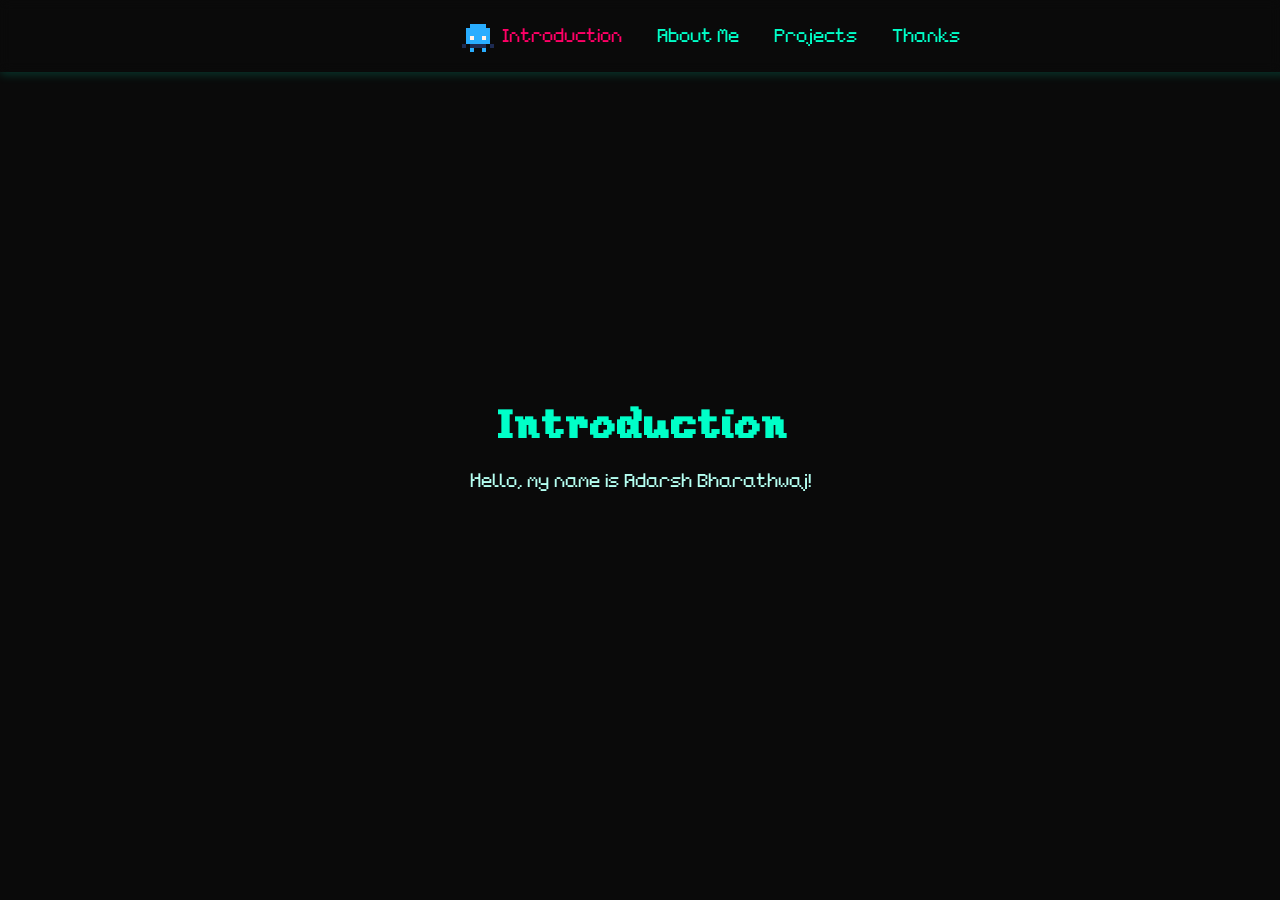
==== index.html @ 28605039 "Hopefully this works??" ====
<!DOCTYPE html>
<html lang="en">
<head>
  <meta charset="UTF-8">
  <meta name="viewport" content="width=device-width, initial-scale=1.0">
  <title>Adarsh Bharathwaj</title>
  <link rel="stylesheet" href="css/style.css">
</head>

<body>
  <header class="navbar">
    <div class = "nav-character"></div>
    <nav>
      <ul>
        <li><a href=#intro> Introduction</a></li>
        <li><a href=#about> About Me</a></li>
        <li><a href=#projects> Projects</a></li>
        <li><a href=#thanks> Thanks</a></li>
      </ul>
    </nav>
  </header>

  <main>
    <section id="intro" class="snap-section">
      <div class="section-content">
        <h1 class="section-title pixel-text">Introduction</h1>
        <p class="section-text cyber-text"> Hello, my name is Adarsh Bharathwaj!</p>
      </div>
    </section>
    <div class="transition-pause" aria-hidden="true"></div>
    <section id="about" class="snap-section">
      <div class="section-content">
        <h1 class="section-title pixel-text">About Me</h1>
        <p class="section-text cyber-text">
          I'm currently a Computer Science and Math major trying to learn more about Algorithm Theory and Machine Learning!
        </p>
        <p class="section-text cyber-text">
          As you will see, I'm also a huge Game Development and Math nerd and like to incorporate projects around those as well!
        </p>
      </div>
    </section>
    <div class="transition-pause" aria-hidden="true"></div>
    <section id="projects" class="snap-section">
      <div class="section-content">
        <h1 class="section-title pixel-text">Projects</h1>
        <p class="section-text cyber-text"> Will add soon!</p>
      </div>
    </section>
    <div class="transition-pause" aria-hidden="true"></div>
    <section id="thanks" class="snap-section">
      <div class="section-content">
        <h1 class="section-title pixel-text"> Thanks!</h1>
        <p class="section-text cyber-text"> Thanks for getting to learn a bit more about me!</p>
        <p class="section-text cyber-text"> I would also like to thank IbraCreative, CodeMan38, and Kenney for the assets!</p>
      </div>
    </section>
  </main>

  <div class="transition-overlay" aria-hidden="true">
    <svg viewBox="0 0 100 60" preserveAspectRatio="xMidYMid meet">
      <path class="transition-path" d="" />
    </svg>
  </div>

  <script src="js/main.js"></script>
</body>
</html>
---- css/style.css ----
@font-face {
    font-family: 'Cyber';
    src: url('../assets/fonts/LowresPixel-Regular.otf') format('opentype');
    font-weight: normal;
    font-style: normal;
    font-display: swap;
}
@font-face {
    font-family: 'Pixel';
    src: url('../assets/fonts/yoster.ttf') format('truetype');
    font-weight: normal;
    font-style: normal;
    font-display: swap;
}

.cyber-text {
    font-family: 'Cyber', sans-serif;
    line-height: 1.2;
    -webkit-font-smoothing: none;
    image-rendering: pixelated;
}

.pixel-text {
    font-family: 'Pixel', sans-serif;
    line-height: 1.1;
    -webkit-font-smoothing: none;
    image-rendering: pixelated;
}

h1 {
    font-size: clamp(1.8rem, 2vw + 1rem, 3rem);
    margin: 0.5em 0;
}

body {
    font-size: clamp(0.9rem, 2vw + 0.5rem, 1.2rem);
}

html, body {
    height: 100%;
    margin: 0;
    padding: 0;
    overflow: hidden;
    scroll-behavior: smooth;
    font-family: 'Cyber', sans-serif;
    background-color: #0a0a0a;
    color: #00ffc8;
}

body {
    overflow: hidden;
}

main::-webkit-scrollbar {
    display: none;
}

main {
    height: var(--vh);
    overflow-y: auto;
    scroll-snap-type: y mandatory;
    -webkit-overflow-scrolling: touch;
    scrollbar-width: none;
    -ms-overflow-style: none;
}

.snap-section {
    scroll-snap-align: start;
    scroll-snap-stop: always;
    height: var(--vh);
    display: flex;
    flex-direction: column;;
    align-items: center;
    justify-content: center;
    padding-top: 0 clamp(20px, 4vw, 60px);
    text-align: center;
}

.transition-pause {
    scroll-snap-align: start;
    scroll-snap-stop: always;
    height: var(--vh);
}

.section-title {
    font-size: 2.5rem;
    margin-bottom: 1rem;
    color:#00ffc8;
}

.section-text {
    max-width: 800px;
    font-size: 1.2rem;
    line-height: 1.6;
    color: #b5fff1;
}

.navbar {
    position: fixed;
    top: 0;
    left: 0;
    width: 100%;
    height: clamp(60px, 8vh, 80px);
    background: rgba(10, 10, 10, 0.9);
    display: flex;
    justify-content: center;
    align-items: center;
    gap: clamp(15px, 2vw, 25px);
    z-index: 1000;
    box-shadow: 0 2px 10px rgba(0, 255, 200, 0.2);
    backdrop-filter: blur(6px);
    padding: 0 clamp(20px, 4vw, 50px);
}

.navbar ul {
    list-style: none;
    display: flex;
    gap: clamp(20px, 3vw, 35px);
    margin: 0;
    padding: 0;
}

.navbar a {
    color: #00ffc8;
    text-decoration: none;
    font-size: clamp(0.9rem, 1.5vw, 1.2rem);
    transition: color 0.2s, transform 0.2s;
}

.navbar a:hover {
    color: #ff0066;
    transform: scale(1.1);
}

.navbar .nav-character {
    margin-right: clamp(15px, 2vw, 25px);
}

.nav-character {
    width: clamp(24px, 3vw, 32px);
    height: clamp(24px, 3vw, 32px);
    image-rendering: pixelated;
    background-repeat: no-repeat;
    background-position: 0 0;
    background-image: url('../assets/images/idle-sheet.png');
    z-index: 1001;
    flex-shrink: 0;
    position: relative;
    overflow: hidden;
    will-change: background-position;
    backface-visibility: hidden;
    -webkit-backface-visibility: hidden;
    transform: translateZ(0);
    -webkit-transform: translateZ(0);
    animation-fill-mode: forwards;
}

.nav-character.idle {
    background-image: url('../assets/images/idle-sheet.png');
    background-size: 200% 100%;
    animation: idleAnim 1s steps(2, jump-none) infinite;
}

.nav-character.anim1 {
    background-image: url('../assets/images/anim1-sheet.png');
    background-size: 500% 100%;
    animation: anim1 1.25s steps(5, jump-none) 1 forwards;
}

.nav-character.anim2 {
    background-image: url('../assets/images/anim2-sheet.png');
    background-size: 1300% 100%;
    animation: anim2 3.25s steps(13, jump-none) 1 forwards;
}

@keyframes idleAnim {
    from { background-position: 0% 0; }
    to   { background-position: 100% 0; }
}

@keyframes anim1 {
    from { background-position: 0% 0; }
    to   { background-position: 100% 0; }
}

@keyframes anim2 {
    from { background-position: 0% 0; }
    to   { background-position: 100% 0; }
}

.navbar a.nav-active {
    color: #ff0066;
    transform: scale(1.1);
}

.arrow-down {
    width: clamp(28px, 4vw, 44px);
    height: clamp(28px, 4vw, 44px);
    border-right: 4px solid #00ffc8;
    border-bottom: 4px solid #00ffc8;
    margin: 1.5rem auto 0;
    animation: arrowBounce 1.2s ease-in-out infinite;
}

@keyframes arrowBounce {
    0%, 100% { transform: rotate(45deg) translate(0, 0); }
    50%      { transform: rotate(45deg) translate(6px, 6px); }
}

.surprise-image {
    display: block;
    width: auto;
    height: 85vh;
    max-width: 95vw;
    margin: 0 auto;
    image-rendering: auto;
    object-fit: contain;
}

body.no-navbar main {
    height: var(--vh);
}

.transition-overlay {
    position: fixed;
    inset: 0;
    pointer-events: none;
    z-index: 1500;
    opacity: 0;
}

.transition-overlay svg {
    width: 100%;
    height: 100%;
    display: block;
}

.transition-path {
    fill: none;
    stroke: #e6c821;
    stroke-width: 5;
    stroke-linecap: round;
    stroke-linejoin: round;
    filter: drop-shadow(0 0 6px rgba(231, 217, 22, 0.85));
    vector-effect: non-scaling-stroke;
}

:root {
    --vh: 100%;
}

@supports (--webkit-touch-callout: none) {
    :root {
        --vh: 100svh;
    }
}
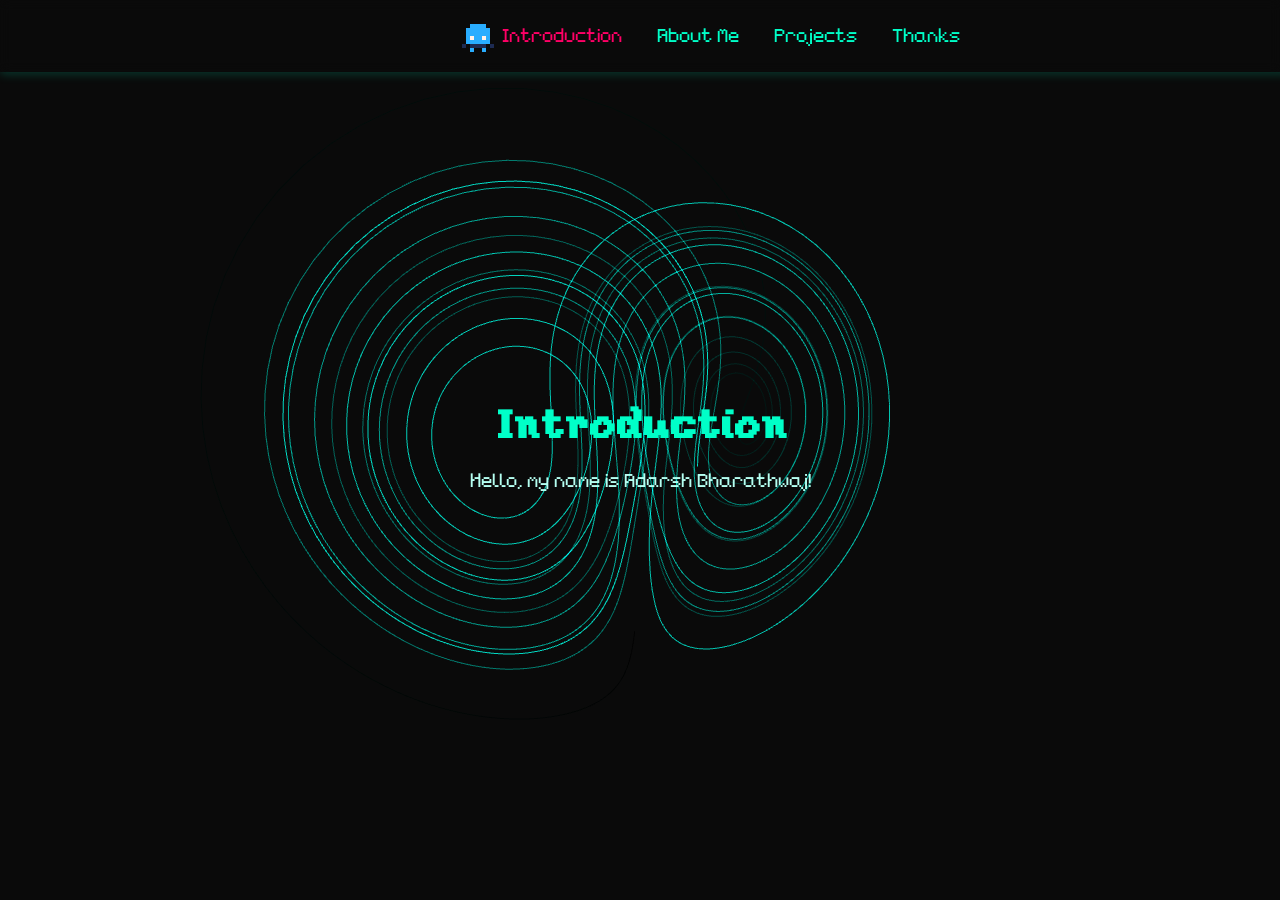
==== commit 509f82da: "Adding 3d effects" ====
--- a/index.html
+++ b/index.html
@@ -8,6 +8,7 @@
 </head>
 
 <body>
+  <canvas id="bg-canvas" aria-hidden="true"></canvas>
   <header class="navbar">
     <div class = "nav-character"></div>
     <nav>
@@ -57,11 +58,11 @@
   </main>
 
   <div class="transition-overlay" aria-hidden="true">
-    <svg viewBox="0 0 100 60" preserveAspectRatio="xMidYMid meet">
-      <path class="transition-path" d="" />
-    </svg>
+    <svg id="transition-svg" viewBox="0 0 100 60" preserveAspectRatio="xMidYMid meet"></svg>
   </div>
 
+  <script type="module" src="js/scene.js"></script>
+  <script src="js/vivus.min.js"></script>
   <script src="js/main.js"></script>
 </body>
 </html>
--- a/css/style.css
+++ b/css/style.css
@@ -43,12 +43,25 @@
     overflow: hidden;
     scroll-behavior: smooth;
     font-family: 'Cyber', sans-serif;
+    color: #00ffc8;
+}
+
+html {
     background-color: #0a0a0a;
-    color: #00ffc8;
 }
 
 body {
     overflow: hidden;
+    background-color: transparent;
+}
+
+#bg-canvas {
+    position: fixed;
+    inset: 0;
+    width: 100%;
+    height: 100%;
+    z-index: -1;
+    pointer-events: none;
 }
 
 main::-webkit-scrollbar {
@@ -66,7 +79,6 @@
 
 .snap-section {
     scroll-snap-align: start;
-    scroll-snap-stop: always;
     height: var(--vh);
     display: flex;
     flex-direction: column;;
@@ -78,7 +90,6 @@
 
 .transition-pause {
     scroll-snap-align: start;
-    scroll-snap-stop: always;
     height: var(--vh);
 }
 
@@ -221,6 +232,67 @@
     height: var(--vh);
 }
 
+body.locked main {
+    filter: blur(18px);
+    pointer-events: none;
+    user-select: none;
+}
+
+.password-gate {
+    position: fixed;
+    inset: 0;
+    z-index: 2500;
+    display: none;
+    align-items: center;
+    justify-content: center;
+    background: rgba(10, 10, 10, 0.55);
+    backdrop-filter: blur(4px);
+    -webkit-backdrop-filter: blur(4px);
+    padding: 1rem;
+}
+
+body.locked .password-gate {
+    display: flex;
+}
+
+.password-gate-card {
+    background: #0a0a0a;
+    border: 2px solid #00ffc8;
+    box-shadow: 0 0 24px rgba(0, 255, 200, 0.45);
+    padding: clamp(20px, 4vw, 40px);
+    text-align: center;
+    max-width: 90vw;
+}
+
+.password-gate-card .section-title {
+    margin-bottom: 0.5rem;
+}
+
+.password-gate-card input {
+    background: #0a0a0a;
+    border: 1px solid #00ffc8;
+    color: #00ffc8;
+    font-family: 'Cyber', sans-serif;
+    font-size: clamp(1rem, 2vw + 0.4rem, 1.4rem);
+    padding: 0.5em 1em;
+    margin-top: 1rem;
+    width: clamp(180px, 60vw, 280px);
+    outline: none;
+    text-align: center;
+    letter-spacing: 0.05em;
+}
+
+.password-gate-card input:focus {
+    border-color: #ff0066;
+    box-shadow: 0 0 10px rgba(255, 0, 102, 0.55);
+}
+
+.password-error {
+    color: #ff0066;
+    min-height: 1.4em;
+    margin: 0.6rem 0 0;
+}
+
 .transition-overlay {
     position: fixed;
     inset: 0;
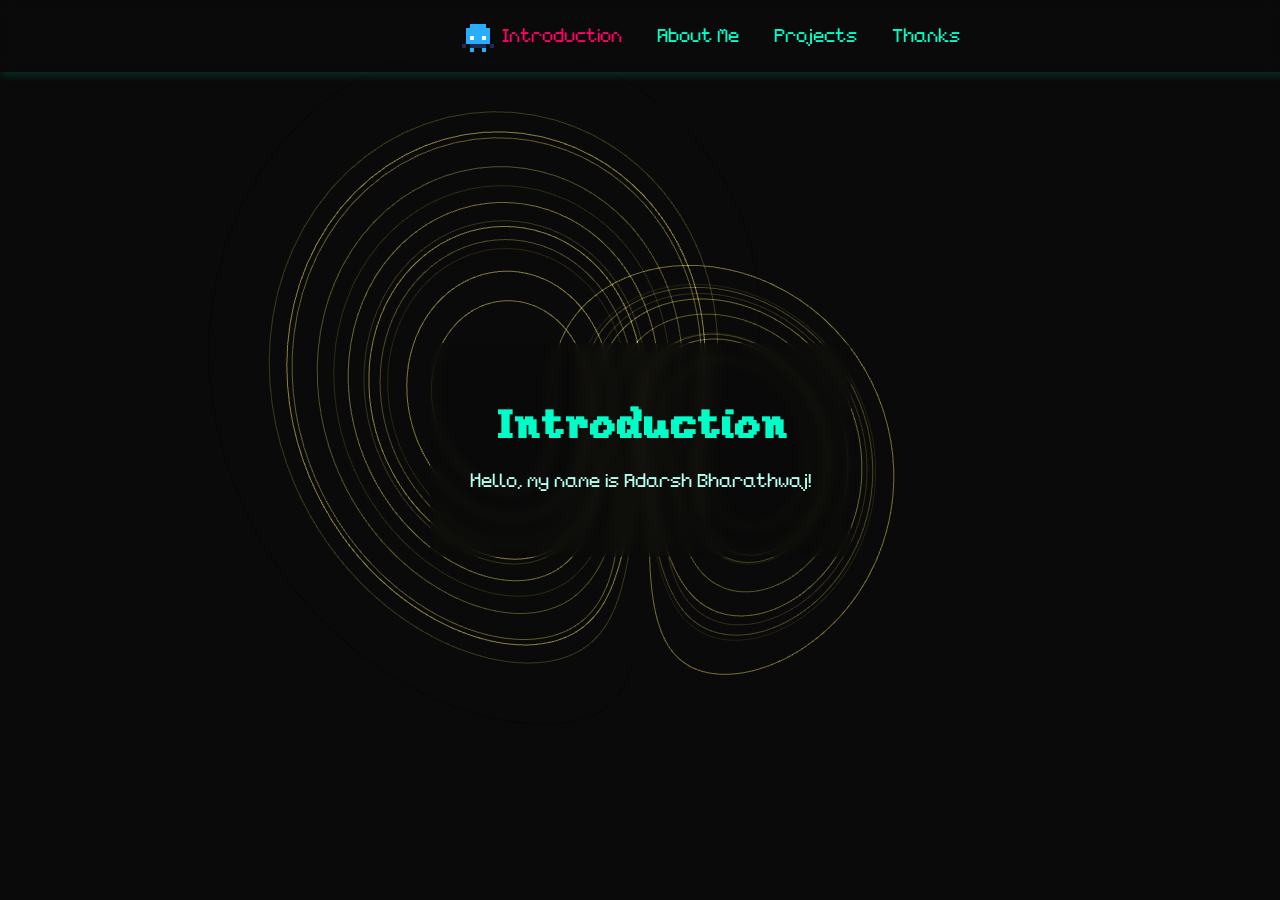
==== commit 50cec0dd: "Fixing 3d effects" ====
--- a/index.html
+++ b/index.html
@@ -61,6 +61,8 @@
     <svg id="transition-svg" viewBox="0 0 100 60" preserveAspectRatio="xMidYMid meet"></svg>
   </div>
 
+  <script src="js/gsap.min.js"></script>
+  <script src="js/ScrollTrigger.min.js"></script>
   <script type="module" src="js/scene.js"></script>
   <script src="js/vivus.min.js"></script>
   <script src="js/main.js"></script>
--- a/css/style.css
+++ b/css/style.css
@@ -321,6 +321,13 @@
     --vh: 100%;
 }
 
+.section-content {
+    background: rgba(10, 10, 10, 0.55);
+    backdrop-filter: blur(6px);
+    padding: clamp(20px, 4vw, 40px);
+    border-radius: 8px;
+}
+
 @supports (--webkit-touch-callout: none) {
     :root {
         --vh: 100svh;
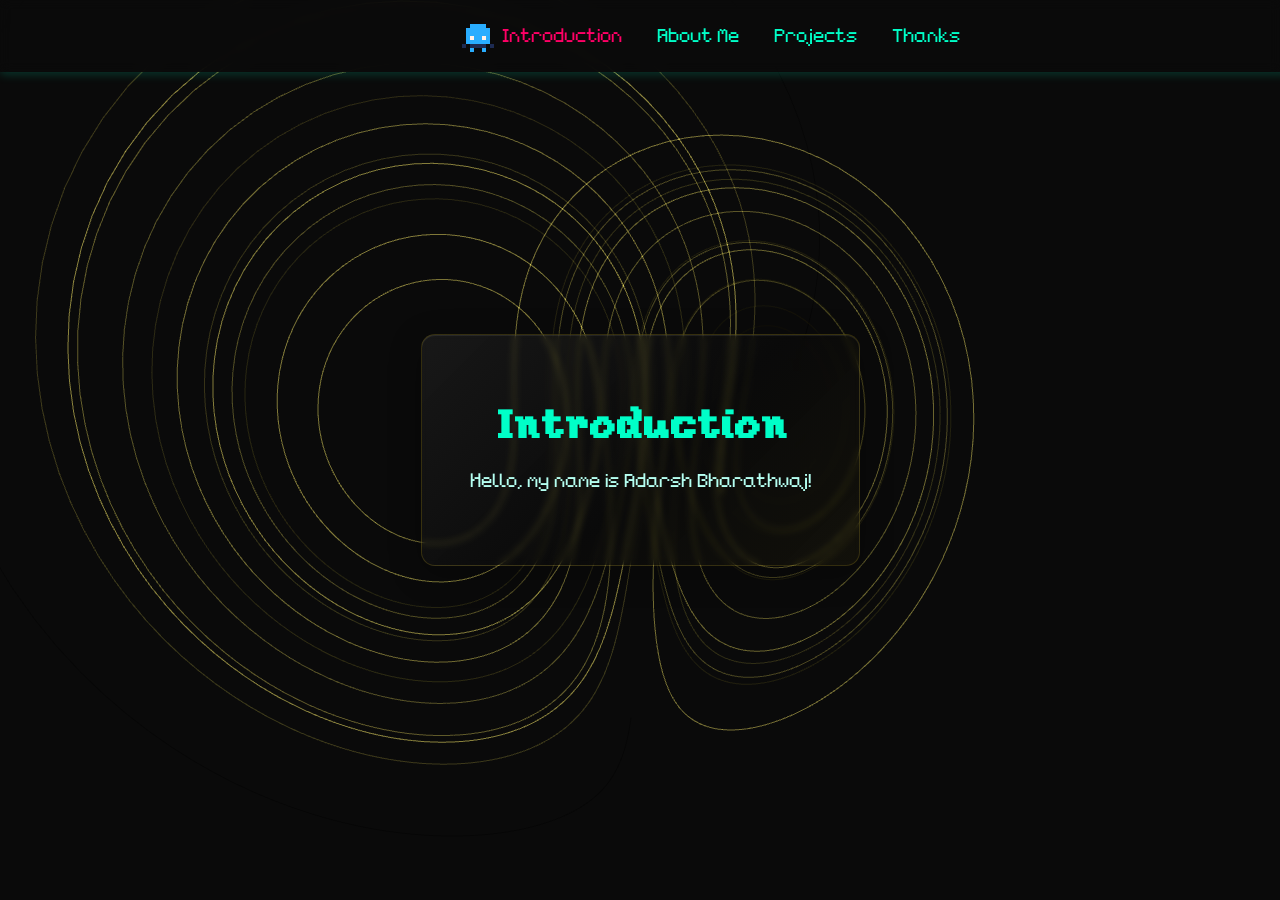
==== commit f7a1dd80: "Better transition" ====
--- a/index.html
+++ b/index.html
@@ -28,7 +28,6 @@
         <p class="section-text cyber-text"> Hello, my name is Adarsh Bharathwaj!</p>
       </div>
     </section>
-    <div class="transition-pause" aria-hidden="true"></div>
     <section id="about" class="snap-section">
       <div class="section-content">
         <h1 class="section-title pixel-text">About Me</h1>
@@ -40,14 +39,12 @@
         </p>
       </div>
     </section>
-    <div class="transition-pause" aria-hidden="true"></div>
     <section id="projects" class="snap-section">
       <div class="section-content">
         <h1 class="section-title pixel-text">Projects</h1>
         <p class="section-text cyber-text"> Will add soon!</p>
       </div>
     </section>
-    <div class="transition-pause" aria-hidden="true"></div>
     <section id="thanks" class="snap-section">
       <div class="section-content">
         <h1 class="section-title pixel-text"> Thanks!</h1>
--- a/css/style.css
+++ b/css/style.css
@@ -322,10 +322,25 @@
 }
 
 .section-content {
-    background: rgba(10, 10, 10, 0.55);
-    backdrop-filter: blur(6px);
-    padding: clamp(20px, 4vw, 40px);
-    border-radius: 8px;
+    /* Frosted-glass card: subtle two-stop gradient (top-left highlight, dark
+       middle for legibility, faint corner highlight) + light backdrop blur +
+       gold-tinted hairline border + soft drop shadow with an inner top
+       highlight to read like glass catching ambient light. */
+    background:
+        linear-gradient(
+            135deg,
+            rgba(255, 255, 255, 0.06) 0%,
+            rgba(10, 10, 10, 0.28) 55%,
+            rgba(230, 200, 33, 0.04) 100%
+        );
+    backdrop-filter: blur(3px) saturate(115%);
+    -webkit-backdrop-filter: blur(3px) saturate(115%);
+    border: 1px solid rgba(230, 200, 33, 0.18);
+    border-radius: 14px;
+    padding: clamp(24px, 4vw, 48px);
+    box-shadow:
+        0 8px 32px rgba(0, 0, 0, 0.28),
+        inset 0 1px 0 rgba(255, 255, 255, 0.08);
 }
 
 @supports (--webkit-touch-callout: none) {
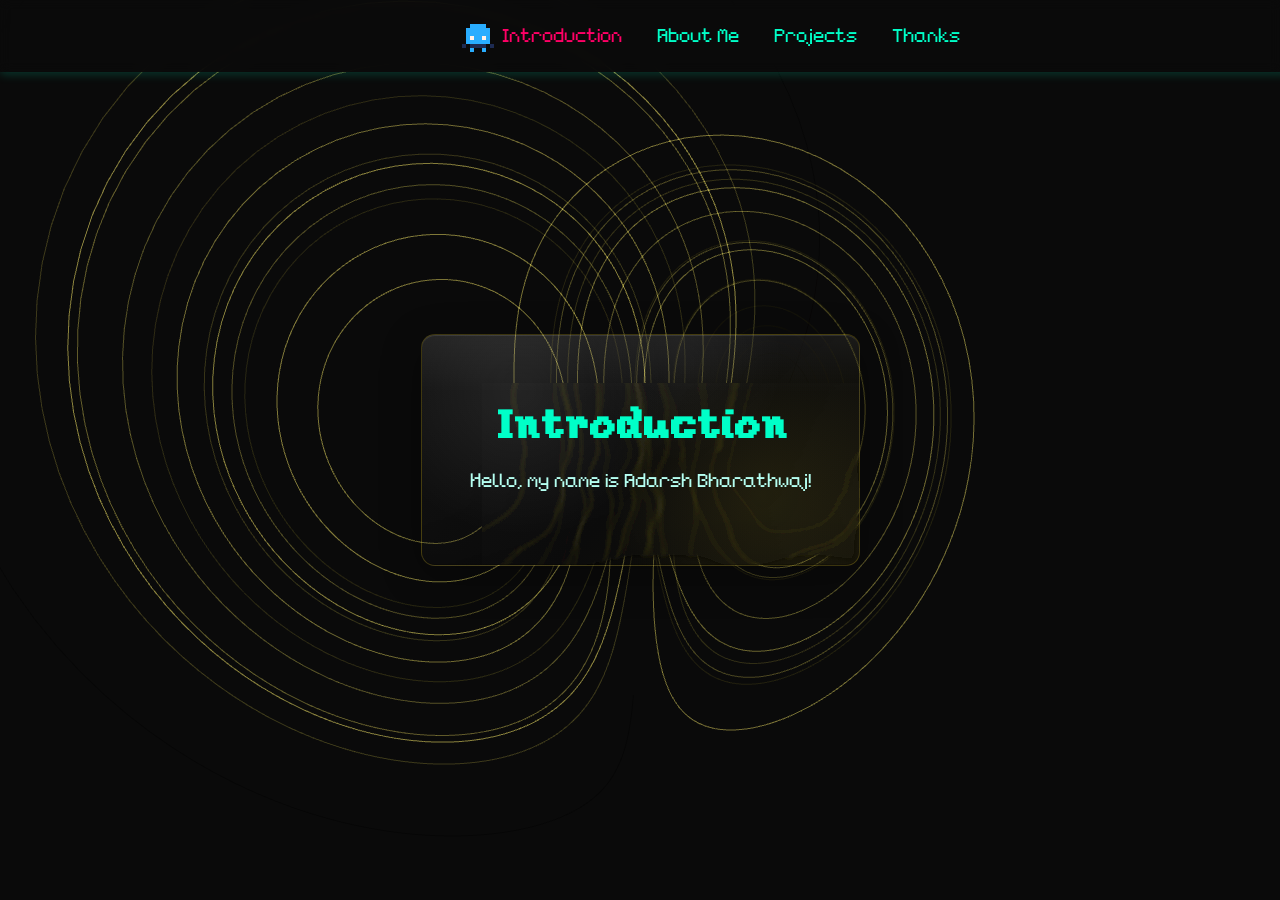
==== commit a6720259: "Fixing textures" ====
--- a/index.html
+++ b/index.html
@@ -9,6 +9,15 @@
 
 <body>
   <canvas id="bg-canvas" aria-hidden="true"></canvas>
+
+  <svg class="glass-defs" aria-hidden="true">
+    <defs>
+      <filter id="glass-distortion" x="0%" y="0%" width="100%" height="100%">
+        <feTurbulence type="fractalNoise" baseFrequency="0.009 0.013" numOctaves="2" seed="11" stitchTiles="stitch" />
+        <feDisplacementMap in="SourceGraphic" scale="38" />
+      </filter>
+    </defs>
+  </svg>
   <header class="navbar">
     <div class = "nav-character"></div>
     <nav>
@@ -28,6 +37,7 @@
         <p class="section-text cyber-text"> Hello, my name is Adarsh Bharathwaj!</p>
       </div>
     </section>
+    <div class="transition-spacer" aria-hidden="true"></div>
     <section id="about" class="snap-section">
       <div class="section-content">
         <h1 class="section-title pixel-text">About Me</h1>
@@ -39,12 +49,14 @@
         </p>
       </div>
     </section>
+    <div class="transition-spacer" aria-hidden="true"></div>
     <section id="projects" class="snap-section">
       <div class="section-content">
         <h1 class="section-title pixel-text">Projects</h1>
         <p class="section-text cyber-text"> Will add soon!</p>
       </div>
     </section>
+    <div class="transition-spacer" aria-hidden="true"></div>
     <section id="thanks" class="snap-section">
       <div class="section-content">
         <h1 class="section-title pixel-text"> Thanks!</h1>
--- a/css/style.css
+++ b/css/style.css
@@ -91,6 +91,24 @@
 .transition-pause {
     scroll-snap-align: start;
     height: var(--vh);
+}
+
+/* Non-snapping scroll spacer between sections — adds extra scroll distance
+   so scroll-snap's smooth-scroll covers more pixels (and thus takes longer)
+   between section snap points, giving the camera animation room to ease. */
+.transition-spacer {
+    height: var(--vh);
+    pointer-events: none;
+}
+
+/* Hidden container for SVG filter defs (referenced by url(#glass-distortion)
+   in backdrop-filter on .section-content). */
+.glass-defs {
+    position: absolute;
+    width: 0;
+    height: 0;
+    overflow: hidden;
+    pointer-events: none;
 }
 
 .section-title {
@@ -322,25 +340,61 @@
 }
 
 .section-content {
-    /* Frosted-glass card: subtle two-stop gradient (top-left highlight, dark
-       middle for legibility, faint corner highlight) + light backdrop blur +
-       gold-tinted hairline border + soft drop shadow with an inner top
-       highlight to read like glass catching ambient light. */
+    /* Stained / cathedral glass card.
+       Layers, in paint order:
+         1. Three radial highlights — facets catching light from different
+            directions, with one warm gold tint for cohesion.
+         2. Base linear gradient — dark in the middle for text legibility.
+       backdrop-filter chains:
+         - blur(2px)   — slight frost, keeps text readable.
+         - saturate    — warms the gold curve seen through the card.
+         - url(#glass-distortion) — SVG feTurbulence + feDisplacementMap
+           that warps the backdrop pixel positions, giving the rippled,
+           bumpy "imperfect glass" appearance. */
+    position: relative;
     background:
+        radial-gradient(circle at 22% 24%, rgba(255, 255, 255, 0.08), transparent 38%),
+        radial-gradient(circle at 78% 70%, rgba(230, 200, 33, 0.08), transparent 42%),
+        radial-gradient(circle at 60% 12%, rgba(255, 255, 255, 0.05), transparent 30%),
         linear-gradient(
             135deg,
-            rgba(255, 255, 255, 0.06) 0%,
-            rgba(10, 10, 10, 0.28) 55%,
-            rgba(230, 200, 33, 0.04) 100%
+            rgba(255, 255, 255, 0.04) 0%,
+            rgba(10, 10, 10, 0.30) 55%,
+            rgba(230, 200, 33, 0.05) 100%
         );
-    backdrop-filter: blur(3px) saturate(115%);
-    -webkit-backdrop-filter: blur(3px) saturate(115%);
-    border: 1px solid rgba(230, 200, 33, 0.18);
+    backdrop-filter: blur(2px) saturate(120%) url(#glass-distortion);
+    -webkit-backdrop-filter: blur(2px) saturate(120%);
+    border: 1px solid rgba(230, 200, 33, 0.22);
     border-radius: 14px;
     padding: clamp(24px, 4vw, 48px);
     box-shadow:
-        0 8px 32px rgba(0, 0, 0, 0.28),
-        inset 0 1px 0 rgba(255, 255, 255, 0.08);
+        0 10px 40px rgba(0, 0, 0, 0.32),
+        inset 0 1px 0 rgba(255, 255, 255, 0.10),
+        inset 0 -1px 0 rgba(0, 0, 0, 0.25);
+    overflow: hidden;
+}
+
+/* Subtle top highlight strip — mimics the way light catches on the upper
+   curved edge of beveled glass. Sits above the backdrop but below text. */
+.section-content::before {
+    content: '';
+    position: absolute;
+    inset: 0;
+    border-radius: inherit;
+    pointer-events: none;
+    background: linear-gradient(
+        180deg,
+        rgba(255, 255, 255, 0.06) 0%,
+        transparent 25%,
+        transparent 75%,
+        rgba(0, 0, 0, 0.10) 100%
+    );
+    z-index: 0;
+}
+
+.section-content > * {
+    position: relative;
+    z-index: 1;
 }
 
 @supports (--webkit-touch-callout: none) {
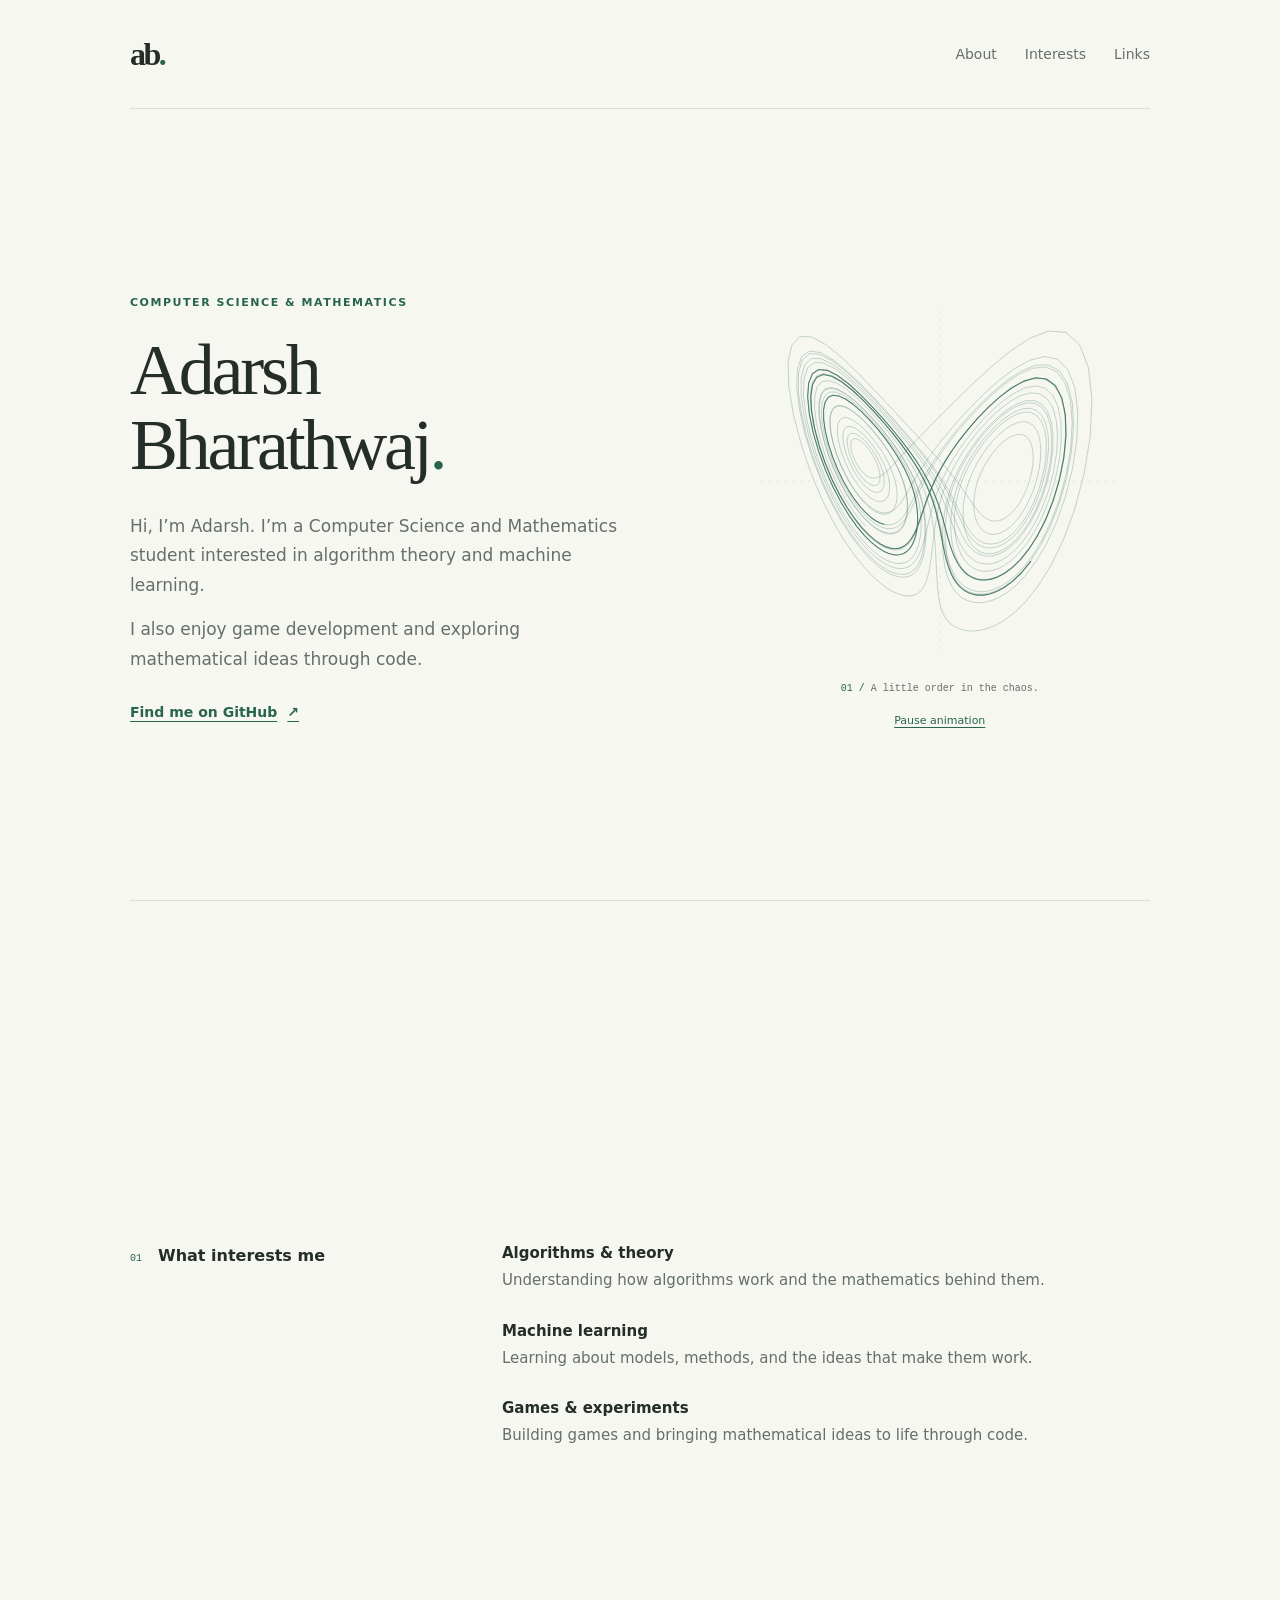
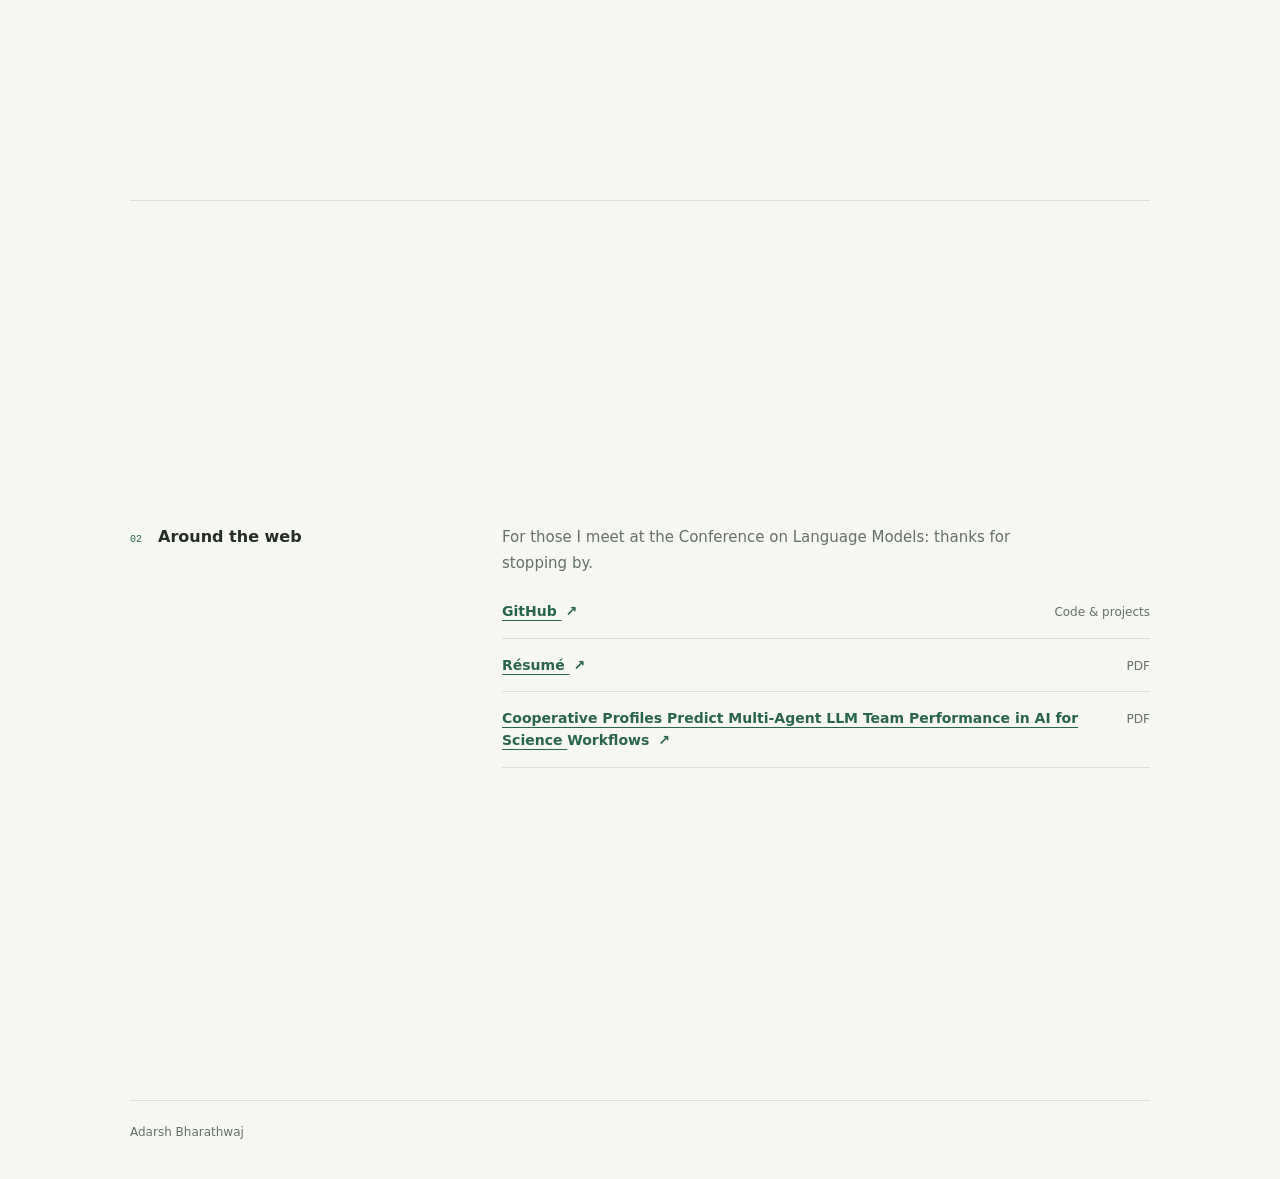
==== commit 01258349: "Changes for COLM" ====
--- a/index.html
+++ b/index.html
@@ -3,77 +3,93 @@
 <head>
   <meta charset="UTF-8">
   <meta name="viewport" content="width=device-width, initial-scale=1.0">
+  <meta name="description" content="Adarsh Bharathwaj is a Computer Science and Mathematics student interested in algorithm theory, machine learning, and game development.">
+  <meta name="theme-color" content="#f7f7f2">
   <title>Adarsh Bharathwaj</title>
+  <link rel="icon" href="assets/favicon.svg" type="image/svg+xml">
   <link rel="stylesheet" href="css/style.css">
 </head>
+<body>
+  <a class="skip-link" href="#main">Skip to content</a>
+  <div class="page">
+    <header class="site-header">
+      <a class="wordmark" href="#about" aria-label="Adarsh Bharathwaj, home">ab<span aria-hidden="true">.</span></a>
+      <nav aria-label="Main navigation">
+        <a href="#about">About</a>
+        <a href="#interests">Interests</a>
+        <a href="#links">Links</a>
+      </nav>
+    </header>
 
-<body>
-  <canvas id="bg-canvas" aria-hidden="true"></canvas>
+    <main id="main">
+      <section id="about" class="intro" aria-labelledby="intro-title">
+        <div class="intro-copy">
+          <p class="eyebrow">Computer science &amp; mathematics</p>
+          <h1 id="intro-title">Adarsh<br>Bharathwaj<span class="accent">.</span></h1>
+          <p class="intro-text">Hi, I’m Adarsh. I’m a Computer Science and Mathematics student interested in algorithm theory and machine learning.</p>
+          <p class="intro-text">I also enjoy game development and exploring mathematical ideas through code.</p>
+          <a class="text-link" href="https://github.com/adarshbharathwaj">Find me on GitHub <span aria-hidden="true">↗</span></a>
+        </div>
+        <figure class="math-figure" aria-label="Lorenz attractor illustration">
+          <div class="lorenz-stage">
+            <img src="assets/lorenz.svg" width="420" height="380" alt="The two looping wings of a Lorenz attractor, drawn in green.">
+          </div>
+          <figcaption><span aria-hidden="true">01 / </span>A little order in the chaos.</figcaption>
+          <button class="motion-toggle" type="button" hidden>Pause animation</button>
+        </figure>
+      </section>
 
-  <svg class="glass-defs" aria-hidden="true">
-    <defs>
-      <filter id="glass-distortion" x="0%" y="0%" width="100%" height="100%">
-        <feTurbulence type="fractalNoise" baseFrequency="0.009 0.013" numOctaves="2" seed="11" stitchTiles="stitch" />
-        <feDisplacementMap in="SourceGraphic" scale="38" />
-      </filter>
-    </defs>
-  </svg>
-  <header class="navbar">
-    <div class = "nav-character"></div>
-    <nav>
-      <ul>
-        <li><a href=#intro> Introduction</a></li>
-        <li><a href=#about> About Me</a></li>
-        <li><a href=#projects> Projects</a></li>
-        <li><a href=#thanks> Thanks</a></li>
-      </ul>
-    </nav>
-  </header>
+      <section id="interests" class="content-section" aria-labelledby="interests-title">
+        <div class="section-heading">
+          <span class="section-number" aria-hidden="true">01</span>
+          <h2 id="interests-title">What interests me</h2>
+        </div>
+        <div class="interests-list">
+          <div class="interest">
+            <h3>Algorithms &amp; theory</h3>
+            <p>Understanding how algorithms work and the mathematics behind them.</p>
+          </div>
+          <div class="interest">
+            <h3>Machine learning</h3>
+            <p>Learning about models, methods, and the ideas that make them work.</p>
+          </div>
+          <div class="interest">
+            <h3>Games &amp; experiments</h3>
+            <p>Building games and bringing mathematical ideas to life through code.</p>
+          </div>
+        </div>
+      </section>
 
-  <main>
-    <section id="intro" class="snap-section">
-      <div class="section-content">
-        <h1 class="section-title pixel-text">Introduction</h1>
-        <p class="section-text cyber-text"> Hello, my name is Adarsh Bharathwaj!</p>
-      </div>
-    </section>
-    <div class="transition-spacer" aria-hidden="true"></div>
-    <section id="about" class="snap-section">
-      <div class="section-content">
-        <h1 class="section-title pixel-text">About Me</h1>
-        <p class="section-text cyber-text">
-          I'm currently a Computer Science and Math major trying to learn more about Algorithm Theory and Machine Learning!
-        </p>
-        <p class="section-text cyber-text">
-          As you will see, I'm also a huge Game Development and Math nerd and like to incorporate projects around those as well!
-        </p>
-      </div>
-    </section>
-    <div class="transition-spacer" aria-hidden="true"></div>
-    <section id="projects" class="snap-section">
-      <div class="section-content">
-        <h1 class="section-title pixel-text">Projects</h1>
-        <p class="section-text cyber-text"> Will add soon!</p>
-      </div>
-    </section>
-    <div class="transition-spacer" aria-hidden="true"></div>
-    <section id="thanks" class="snap-section">
-      <div class="section-content">
-        <h1 class="section-title pixel-text"> Thanks!</h1>
-        <p class="section-text cyber-text"> Thanks for getting to learn a bit more about me!</p>
-        <p class="section-text cyber-text"> I would also like to thank IbraCreative, CodeMan38, and Kenney for the assets!</p>
-      </div>
-    </section>
-  </main>
+      <section id="links" class="content-section links-section" aria-labelledby="links-title">
+        <div class="section-heading">
+          <span class="section-number" aria-hidden="true">02</span>
+          <h2 id="links-title">Around the web</h2>
+        </div>
+        <div class="links-content">
+          <p class="conference-note">For those I meet at the Conference on Language Models: thanks for stopping by.</p>
+          <ul class="resource-list">
+            <li>
+              <a href="https://github.com/adarshbharathwaj">GitHub <span aria-hidden="true">↗</span></a>
+              <span class="resource-note">Code &amp; projects</span>
+            </li>
+            <li>
+              <a href="assets/Adarsh_Bharathwaj_Resume.pdf" type="application/pdf">Résumé <span aria-hidden="true">↗</span></a>
+              <span class="resource-note">PDF</span>
+            </li>
+            <li>
+              <a href="assets/Emergent_Cooperation.pdf" type="application/pdf">Cooperative Profiles Predict Multi-Agent LLM Team Performance in AI for Science <span class="link-ending">Workflows <span aria-hidden="true">↗</span></span></a>
+              <span class="resource-note">PDF</span>
+            </li>
+          </ul>
+        </div>
+      </section>
+    </main>
 
-  <div class="transition-overlay" aria-hidden="true">
-    <svg id="transition-svg" viewBox="0 0 100 60" preserveAspectRatio="xMidYMid meet"></svg>
+    <footer class="site-footer">
+      <span>Adarsh Bharathwaj</span>
+    </footer>
   </div>
-
-  <script src="js/gsap.min.js"></script>
-  <script src="js/ScrollTrigger.min.js"></script>
-  <script type="module" src="js/scene.js"></script>
-  <script src="js/vivus.min.js"></script>
-  <script src="js/main.js"></script>
+  <script src="js/lorenz.js" defer></script>
+  <script src="js/scroll.js" defer></script>
 </body>
 </html>
--- a/css/style.css
+++ b/css/style.css
@@ -1,404 +1,104 @@
-@font-face {
-    font-family: 'Cyber';
-    src: url('../assets/fonts/LowresPixel-Regular.otf') format('opentype');
-    font-weight: normal;
-    font-style: normal;
-    font-display: swap;
-}
-@font-face {
-    font-family: 'Pixel';
-    src: url('../assets/fonts/yoster.ttf') format('truetype');
-    font-weight: normal;
-    font-style: normal;
-    font-display: swap;
+:root {
+  color-scheme: light;
+  --background: #f7f7f2;
+  --ink: #252d29;
+  --muted: #647068;
+  --accent: #28654c;
+  --line: #d9dfd5;
+  --intro-header-space: 6.8125rem;
+  font-family: system-ui, -apple-system, BlinkMacSystemFont, "Segoe UI", sans-serif;
+  color: var(--ink);
+  background: var(--background);
 }
 
-.cyber-text {
-    font-family: 'Cyber', sans-serif;
-    line-height: 1.2;
-    -webkit-font-smoothing: none;
-    image-rendering: pixelated;
+* { box-sizing: border-box; }
+html { scroll-padding-top: 2rem; scroll-snap-type: y proximity; scroll-behavior: smooth; }
+html.early-snap { scroll-snap-type: none; }
+html.is-snapping { scroll-behavior: auto; }
+body { margin: 0; }
+a { color: var(--accent); text-underline-offset: 0.25em; }
+a:hover { text-decoration-thickness: 2px; }
+a:focus-visible, button:focus-visible { outline: 2px solid var(--accent); outline-offset: 5px; border-radius: 2px; }
+::selection { background: #d6e7d9; }
+
+.page { width: min(100% - 4rem, 1020px); margin: 0 auto; }
+.skip-link { position: absolute; top: -5rem; left: 1rem; padding: 0.75rem 1rem; background: var(--background); z-index: 1; }
+.skip-link:focus { top: 1rem; }
+
+.site-header { display: flex; justify-content: space-between; align-items: center; gap: 2rem; padding: 2rem 0; border-bottom: 1px solid var(--line); scroll-snap-align: start; }
+.wordmark { font-family: Georgia, "Times New Roman", serif; font-size: 2rem; font-weight: 700; letter-spacing: -0.08em; color: var(--ink); text-decoration: none; }
+.wordmark span { color: var(--accent); }
+nav { display: flex; flex-wrap: wrap; gap: 1.75rem; }
+nav a { display: inline-flex; align-items: center; min-height: 44px; font-size: 0.875rem; color: var(--muted); text-decoration: none; }
+nav a:hover { color: var(--accent); text-decoration: underline; }
+
+.intro { display: grid; grid-template-columns: 1.35fr 1fr; align-items: center; gap: 2rem; padding: 5.5rem 0 5rem; min-height: calc(100vh - var(--intro-header-space)); min-height: calc(100svh - var(--intro-header-space)); scroll-snap-align: start; scroll-margin-top: var(--intro-header-space); }
+.intro-copy, .interests-list, .links-content { min-width: 0; }
+.eyebrow { font-size: 0.6875rem; font-weight: 600; letter-spacing: 0.14em; text-transform: uppercase; color: var(--accent); margin: 0 0 1.5rem; }
+h1 { font-family: Georgia, "Times New Roman", serif; font-size: clamp(2.5rem, 6vw, 4.5rem); font-weight: 400; line-height: 1.05; letter-spacing: -0.045em; margin: 0 0 1.75rem; overflow-wrap: anywhere; }
+.accent { color: var(--accent); }
+.intro-text { max-width: 32rem; font-size: 1.0625rem; line-height: 1.75; color: var(--muted); margin: 0 0 0.875rem; }
+.text-link { display: inline-flex; gap: 0.625rem; align-items: center; margin-top: 1rem; font-size: 0.875rem; font-weight: 600; }
+.math-figure { margin: 0; padding-top: 1rem; }
+.lorenz-stage { position: relative; aspect-ratio: 420 / 380; }
+.math-figure img { width: 100%; height: auto; display: block; }
+.lorenz-stage.is-animated img { visibility: hidden; }
+.lorenz-canvas { position: absolute; inset: 0; width: 100%; height: 100%; }
+.math-figure figcaption { text-align: center; font-family: ui-monospace, "Cascadia Code", Consolas, monospace; font-size: 0.625rem; color: var(--muted); margin-top: 0.75rem; }
+.math-figure figcaption span { color: var(--accent); }
+.motion-toggle { display: block; min-height: 44px; margin: 0.25rem auto 0; padding: 0.375rem 0.75rem; border: 0; border-radius: 3px; color: var(--accent); background: transparent; font: inherit; font-size: 0.6875rem; cursor: pointer; text-decoration: underline; text-underline-offset: 0.25em; }
+.motion-toggle[hidden] { display: none; }
+.motion-toggle:hover { background: #eaf0e7; }
+
+.content-section { display: grid; grid-template-columns: 1fr 2fr; align-content: center; gap: 3rem; border-top: 1px solid var(--line); padding: 2.5rem 0 3rem; min-height: 100vh; min-height: 100svh; scroll-snap-align: start; scroll-snap-stop: normal; }
+.section-heading { display: flex; align-items: baseline; gap: 1rem; }
+.section-number { font-family: ui-monospace, "Cascadia Code", Consolas, monospace; font-size: 0.625rem; color: var(--accent); }
+h2 { font-size: 1rem; line-height: 1.5; font-weight: 600; margin: 0; }
+.interest + .interest { margin-top: 1.75rem; }
+h3 { font-size: 0.9375rem; font-weight: 600; margin: 0 0 0.375rem; }
+.interest p, .conference-note { font-size: 0.9375rem; line-height: 1.7; color: var(--muted); margin: 0; }
+.conference-note { max-width: 35rem; margin-bottom: 1.5rem; }
+.resource-list { list-style: none; margin: 0; padding: 0; }
+.resource-list li { display: flex; justify-content: space-between; align-items: baseline; flex-wrap: wrap; gap: 0.5rem 1rem; padding: 0.9375rem 0; border-bottom: 1px solid var(--line); font-size: 0.875rem; }
+.resource-list li:first-child { padding-top: 0; }
+.resource-list a { flex: 1 1 0; min-width: 0; font-weight: 600; line-height: 1.6; }
+.resource-list a span { display: inline-block; margin-left: 0.25rem; }
+.resource-list a .link-ending { margin-left: 0; white-space: nowrap; }
+.resource-label { color: var(--muted); }
+.resource-note { flex-shrink: 0; color: var(--muted); font-size: 0.75rem; }
+
+.site-footer { display: flex; justify-content: space-between; flex-wrap: wrap; gap: 0.5rem 1rem; border-top: 1px solid var(--line); padding: 1.5rem 0 2.5rem; font-size: 0.75rem; color: var(--muted); scroll-snap-align: end; }
+
+@media (max-width: 760px) {
+  :root { --intro-header-space: 5.3125rem; }
+  .page { width: min(100% - 2.5rem, 38rem); }
+  .site-header { padding: 1.25rem 0; gap: 1rem; }
+  nav { gap: 1.25rem; }
+  .intro { grid-template-columns: 1fr; padding: 3.5rem 0 2.5rem; gap: 1.75rem; }
+  h1 { font-size: clamp(2.5rem, 10vw, 4rem); }
+  .intro-text { font-size: 1rem; }
+  .math-figure { width: min(100%, 280px); justify-self: center; padding: 0; }
+  .content-section { grid-template-columns: 1fr; gap: 1.5rem; padding: 2rem 0; }
 }
 
-.pixel-text {
-    font-family: 'Pixel', sans-serif;
-    line-height: 1.1;
-    -webkit-font-smoothing: none;
-    image-rendering: pixelated;
+@media (max-width: 360px) {
+  .page { width: calc(100% - 2rem); }
+  nav { gap: 0.875rem; }
+  nav a { font-size: 0.8125rem; }
+  .eyebrow { font-size: 0.625rem; letter-spacing: 0.1em; }
 }
 
-h1 {
-    font-size: clamp(1.8rem, 2vw + 1rem, 3rem);
-    margin: 0.5em 0;
+@media (prefers-reduced-motion: reduce) {
+  html { scroll-snap-type: none; scroll-behavior: auto; }
 }
 
-body {
-    font-size: clamp(0.9rem, 2vw + 0.5rem, 1.2rem);
+@media print {
+  :root { --background: white; --ink: black; --muted: #444; }
+  .page { width: 100%; }
+  html { scroll-snap-type: none; scroll-behavior: auto; }
+  .intro, .content-section { min-height: 0; scroll-snap-align: none; }
+  .site-header, .math-figure, .skip-link { display: none; }
+  .intro { display: block; padding: 1rem 0 2rem; }
+  .content-section { align-content: start; break-inside: avoid; padding: 1.5rem 0; }
+  h1 { font-size: 3rem; }
 }
-
-html, body {
-    height: 100%;
-    margin: 0;
-    padding: 0;
-    overflow: hidden;
-    scroll-behavior: smooth;
-    font-family: 'Cyber', sans-serif;
-    color: #00ffc8;
-}
-
-html {
-    background-color: #0a0a0a;
-}
-
-body {
-    overflow: hidden;
-    background-color: transparent;
-}
-
-#bg-canvas {
-    position: fixed;
-    inset: 0;
-    width: 100%;
-    height: 100%;
-    z-index: -1;
-    pointer-events: none;
-}
-
-main::-webkit-scrollbar {
-    display: none;
-}
-
-main {
-    height: var(--vh);
-    overflow-y: auto;
-    scroll-snap-type: y mandatory;
-    -webkit-overflow-scrolling: touch;
-    scrollbar-width: none;
-    -ms-overflow-style: none;
-}
-
-.snap-section {
-    scroll-snap-align: start;
-    height: var(--vh);
-    display: flex;
-    flex-direction: column;;
-    align-items: center;
-    justify-content: center;
-    padding-top: 0 clamp(20px, 4vw, 60px);
-    text-align: center;
-}
-
-.transition-pause {
-    scroll-snap-align: start;
-    height: var(--vh);
-}
-
-/* Non-snapping scroll spacer between sections — adds extra scroll distance
-   so scroll-snap's smooth-scroll covers more pixels (and thus takes longer)
-   between section snap points, giving the camera animation room to ease. */
-.transition-spacer {
-    height: var(--vh);
-    pointer-events: none;
-}
-
-/* Hidden container for SVG filter defs (referenced by url(#glass-distortion)
-   in backdrop-filter on .section-content). */
-.glass-defs {
-    position: absolute;
-    width: 0;
-    height: 0;
-    overflow: hidden;
-    pointer-events: none;
-}
-
-.section-title {
-    font-size: 2.5rem;
-    margin-bottom: 1rem;
-    color:#00ffc8;
-}
-
-.section-text {
-    max-width: 800px;
-    font-size: 1.2rem;
-    line-height: 1.6;
-    color: #b5fff1;
-}
-
-.navbar {
-    position: fixed;
-    top: 0;
-    left: 0;
-    width: 100%;
-    height: clamp(60px, 8vh, 80px);
-    background: rgba(10, 10, 10, 0.9);
-    display: flex;
-    justify-content: center;
-    align-items: center;
-    gap: clamp(15px, 2vw, 25px);
-    z-index: 1000;
-    box-shadow: 0 2px 10px rgba(0, 255, 200, 0.2);
-    backdrop-filter: blur(6px);
-    padding: 0 clamp(20px, 4vw, 50px);
-}
-
-.navbar ul {
-    list-style: none;
-    display: flex;
-    gap: clamp(20px, 3vw, 35px);
-    margin: 0;
-    padding: 0;
-}
-
-.navbar a {
-    color: #00ffc8;
-    text-decoration: none;
-    font-size: clamp(0.9rem, 1.5vw, 1.2rem);
-    transition: color 0.2s, transform 0.2s;
-}
-
-.navbar a:hover {
-    color: #ff0066;
-    transform: scale(1.1);
-}
-
-.navbar .nav-character {
-    margin-right: clamp(15px, 2vw, 25px);
-}
-
-.nav-character {
-    width: clamp(24px, 3vw, 32px);
-    height: clamp(24px, 3vw, 32px);
-    image-rendering: pixelated;
-    background-repeat: no-repeat;
-    background-position: 0 0;
-    background-image: url('../assets/images/idle-sheet.png');
-    z-index: 1001;
-    flex-shrink: 0;
-    position: relative;
-    overflow: hidden;
-    will-change: background-position;
-    backface-visibility: hidden;
-    -webkit-backface-visibility: hidden;
-    transform: translateZ(0);
-    -webkit-transform: translateZ(0);
-    animation-fill-mode: forwards;
-}
-
-.nav-character.idle {
-    background-image: url('../assets/images/idle-sheet.png');
-    background-size: 200% 100%;
-    animation: idleAnim 1s steps(2, jump-none) infinite;
-}
-
-.nav-character.anim1 {
-    background-image: url('../assets/images/anim1-sheet.png');
-    background-size: 500% 100%;
-    animation: anim1 1.25s steps(5, jump-none) 1 forwards;
-}
-
-.nav-character.anim2 {
-    background-image: url('../assets/images/anim2-sheet.png');
-    background-size: 1300% 100%;
-    animation: anim2 3.25s steps(13, jump-none) 1 forwards;
-}
-
-@keyframes idleAnim {
-    from { background-position: 0% 0; }
-    to   { background-position: 100% 0; }
-}
-
-@keyframes anim1 {
-    from { background-position: 0% 0; }
-    to   { background-position: 100% 0; }
-}
-
-@keyframes anim2 {
-    from { background-position: 0% 0; }
-    to   { background-position: 100% 0; }
-}
-
-.navbar a.nav-active {
-    color: #ff0066;
-    transform: scale(1.1);
-}
-
-.arrow-down {
-    width: clamp(28px, 4vw, 44px);
-    height: clamp(28px, 4vw, 44px);
-    border-right: 4px solid #00ffc8;
-    border-bottom: 4px solid #00ffc8;
-    margin: 1.5rem auto 0;
-    animation: arrowBounce 1.2s ease-in-out infinite;
-}
-
-@keyframes arrowBounce {
-    0%, 100% { transform: rotate(45deg) translate(0, 0); }
-    50%      { transform: rotate(45deg) translate(6px, 6px); }
-}
-
-.surprise-image {
-    display: block;
-    width: auto;
-    height: 85vh;
-    max-width: 95vw;
-    margin: 0 auto;
-    image-rendering: auto;
-    object-fit: contain;
-}
-
-body.no-navbar main {
-    height: var(--vh);
-}
-
-body.locked main {
-    filter: blur(18px);
-    pointer-events: none;
-    user-select: none;
-}
-
-.password-gate {
-    position: fixed;
-    inset: 0;
-    z-index: 2500;
-    display: none;
-    align-items: center;
-    justify-content: center;
-    background: rgba(10, 10, 10, 0.55);
-    backdrop-filter: blur(4px);
-    -webkit-backdrop-filter: blur(4px);
-    padding: 1rem;
-}
-
-body.locked .password-gate {
-    display: flex;
-}
-
-.password-gate-card {
-    background: #0a0a0a;
-    border: 2px solid #00ffc8;
-    box-shadow: 0 0 24px rgba(0, 255, 200, 0.45);
-    padding: clamp(20px, 4vw, 40px);
-    text-align: center;
-    max-width: 90vw;
-}
-
-.password-gate-card .section-title {
-    margin-bottom: 0.5rem;
-}
-
-.password-gate-card input {
-    background: #0a0a0a;
-    border: 1px solid #00ffc8;
-    color: #00ffc8;
-    font-family: 'Cyber', sans-serif;
-    font-size: clamp(1rem, 2vw + 0.4rem, 1.4rem);
-    padding: 0.5em 1em;
-    margin-top: 1rem;
-    width: clamp(180px, 60vw, 280px);
-    outline: none;
-    text-align: center;
-    letter-spacing: 0.05em;
-}
-
-.password-gate-card input:focus {
-    border-color: #ff0066;
-    box-shadow: 0 0 10px rgba(255, 0, 102, 0.55);
-}
-
-.password-error {
-    color: #ff0066;
-    min-height: 1.4em;
-    margin: 0.6rem 0 0;
-}
-
-.transition-overlay {
-    position: fixed;
-    inset: 0;
-    pointer-events: none;
-    z-index: 1500;
-    opacity: 0;
-}
-
-.transition-overlay svg {
-    width: 100%;
-    height: 100%;
-    display: block;
-}
-
-.transition-path {
-    fill: none;
-    stroke: #e6c821;
-    stroke-width: 5;
-    stroke-linecap: round;
-    stroke-linejoin: round;
-    filter: drop-shadow(0 0 6px rgba(231, 217, 22, 0.85));
-    vector-effect: non-scaling-stroke;
-}
-
-:root {
-    --vh: 100%;
-}
-
-.section-content {
-    /* Stained / cathedral glass card.
-       Layers, in paint order:
-         1. Three radial highlights — facets catching light from different
-            directions, with one warm gold tint for cohesion.
-         2. Base linear gradient — dark in the middle for text legibility.
-       backdrop-filter chains:
-         - blur(2px)   — slight frost, keeps text readable.
-         - saturate    — warms the gold curve seen through the card.
-         - url(#glass-distortion) — SVG feTurbulence + feDisplacementMap
-           that warps the backdrop pixel positions, giving the rippled,
-           bumpy "imperfect glass" appearance. */
-    position: relative;
-    background:
-        radial-gradient(circle at 22% 24%, rgba(255, 255, 255, 0.08), transparent 38%),
-        radial-gradient(circle at 78% 70%, rgba(230, 200, 33, 0.08), transparent 42%),
-        radial-gradient(circle at 60% 12%, rgba(255, 255, 255, 0.05), transparent 30%),
-        linear-gradient(
-            135deg,
-            rgba(255, 255, 255, 0.04) 0%,
-            rgba(10, 10, 10, 0.30) 55%,
-            rgba(230, 200, 33, 0.05) 100%
-        );
-    backdrop-filter: blur(2px) saturate(120%) url(#glass-distortion);
-    -webkit-backdrop-filter: blur(2px) saturate(120%);
-    border: 1px solid rgba(230, 200, 33, 0.22);
-    border-radius: 14px;
-    padding: clamp(24px, 4vw, 48px);
-    box-shadow:
-        0 10px 40px rgba(0, 0, 0, 0.32),
-        inset 0 1px 0 rgba(255, 255, 255, 0.10),
-        inset 0 -1px 0 rgba(0, 0, 0, 0.25);
-    overflow: hidden;
-}
-
-/* Subtle top highlight strip — mimics the way light catches on the upper
-   curved edge of beveled glass. Sits above the backdrop but below text. */
-.section-content::before {
-    content: '';
-    position: absolute;
-    inset: 0;
-    border-radius: inherit;
-    pointer-events: none;
-    background: linear-gradient(
-        180deg,
-        rgba(255, 255, 255, 0.06) 0%,
-        transparent 25%,
-        transparent 75%,
-        rgba(0, 0, 0, 0.10) 100%
-    );
-    z-index: 0;
-}
-
-.section-content > * {
-    position: relative;
-    z-index: 1;
-}
-
-@supports (--webkit-touch-callout: none) {
-    :root {
-        --vh: 100svh;
-    }
-}
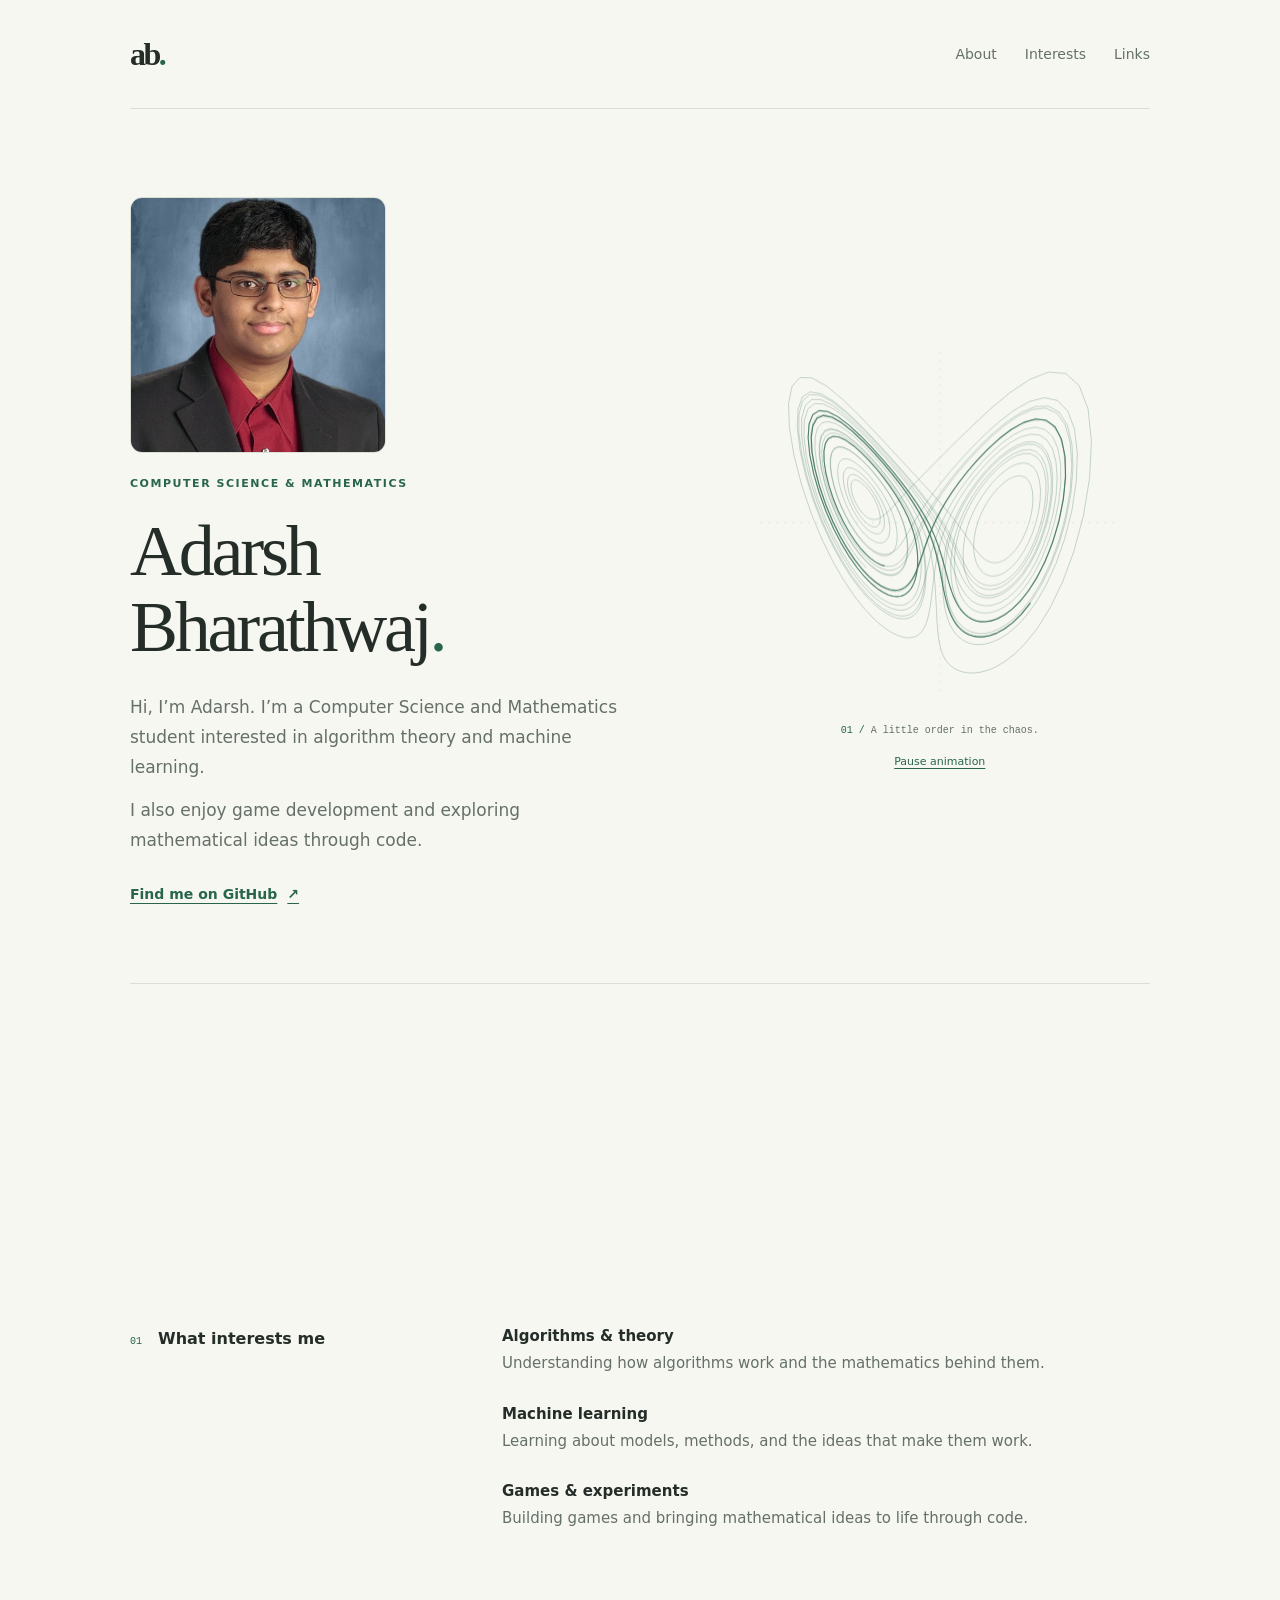
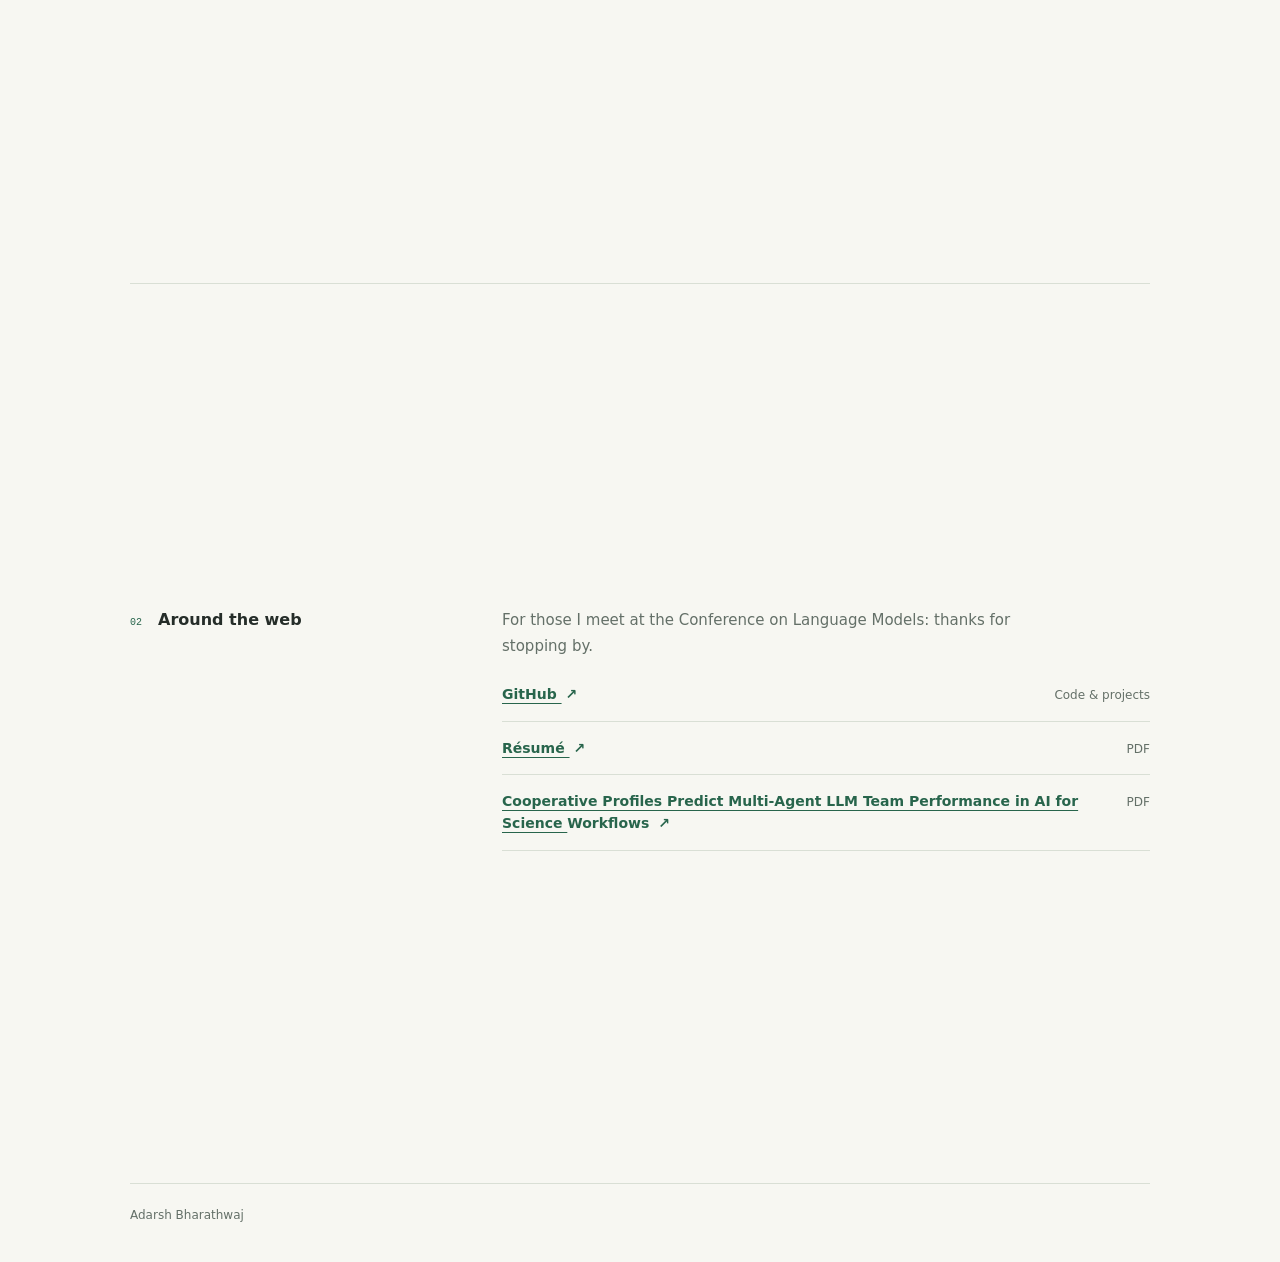
==== commit 82dc9459: "Added portrait" ====
--- a/index.html
+++ b/index.html
@@ -24,6 +24,7 @@
     <main id="main">
       <section id="about" class="intro" aria-labelledby="intro-title">
         <div class="intro-copy">
+          <img class="portrait" src="assets/image.jpg" width="400" height="400" alt="Portrait of Adarsh Bharathwaj">
           <p class="eyebrow">Computer science &amp; mathematics</p>
           <h1 id="intro-title">Adarsh<br>Bharathwaj<span class="accent">.</span></h1>
           <p class="intro-text">Hi, I’m Adarsh. I’m a Computer Science and Mathematics student interested in algorithm theory and machine learning.</p>
--- a/css/style.css
+++ b/css/style.css
@@ -34,6 +34,7 @@
 
 .intro { display: grid; grid-template-columns: 1.35fr 1fr; align-items: center; gap: 2rem; padding: 5.5rem 0 5rem; min-height: calc(100vh - var(--intro-header-space)); min-height: calc(100svh - var(--intro-header-space)); scroll-snap-align: start; scroll-margin-top: var(--intro-header-space); }
 .intro-copy, .interests-list, .links-content { min-width: 0; }
+.portrait { display: block; width: clamp(192px, 24vw, 256px); max-width: 100%; height: auto; aspect-ratio: 1; object-fit: cover; border: 1px solid var(--line); border-radius: 12px; margin-bottom: 1.5rem; }
 .eyebrow { font-size: 0.6875rem; font-weight: 600; letter-spacing: 0.14em; text-transform: uppercase; color: var(--accent); margin: 0 0 1.5rem; }
 h1 { font-family: Georgia, "Times New Roman", serif; font-size: clamp(2.5rem, 6vw, 4.5rem); font-weight: 400; line-height: 1.05; letter-spacing: -0.045em; margin: 0 0 1.75rem; overflow-wrap: anywhere; }
 .accent { color: var(--accent); }
